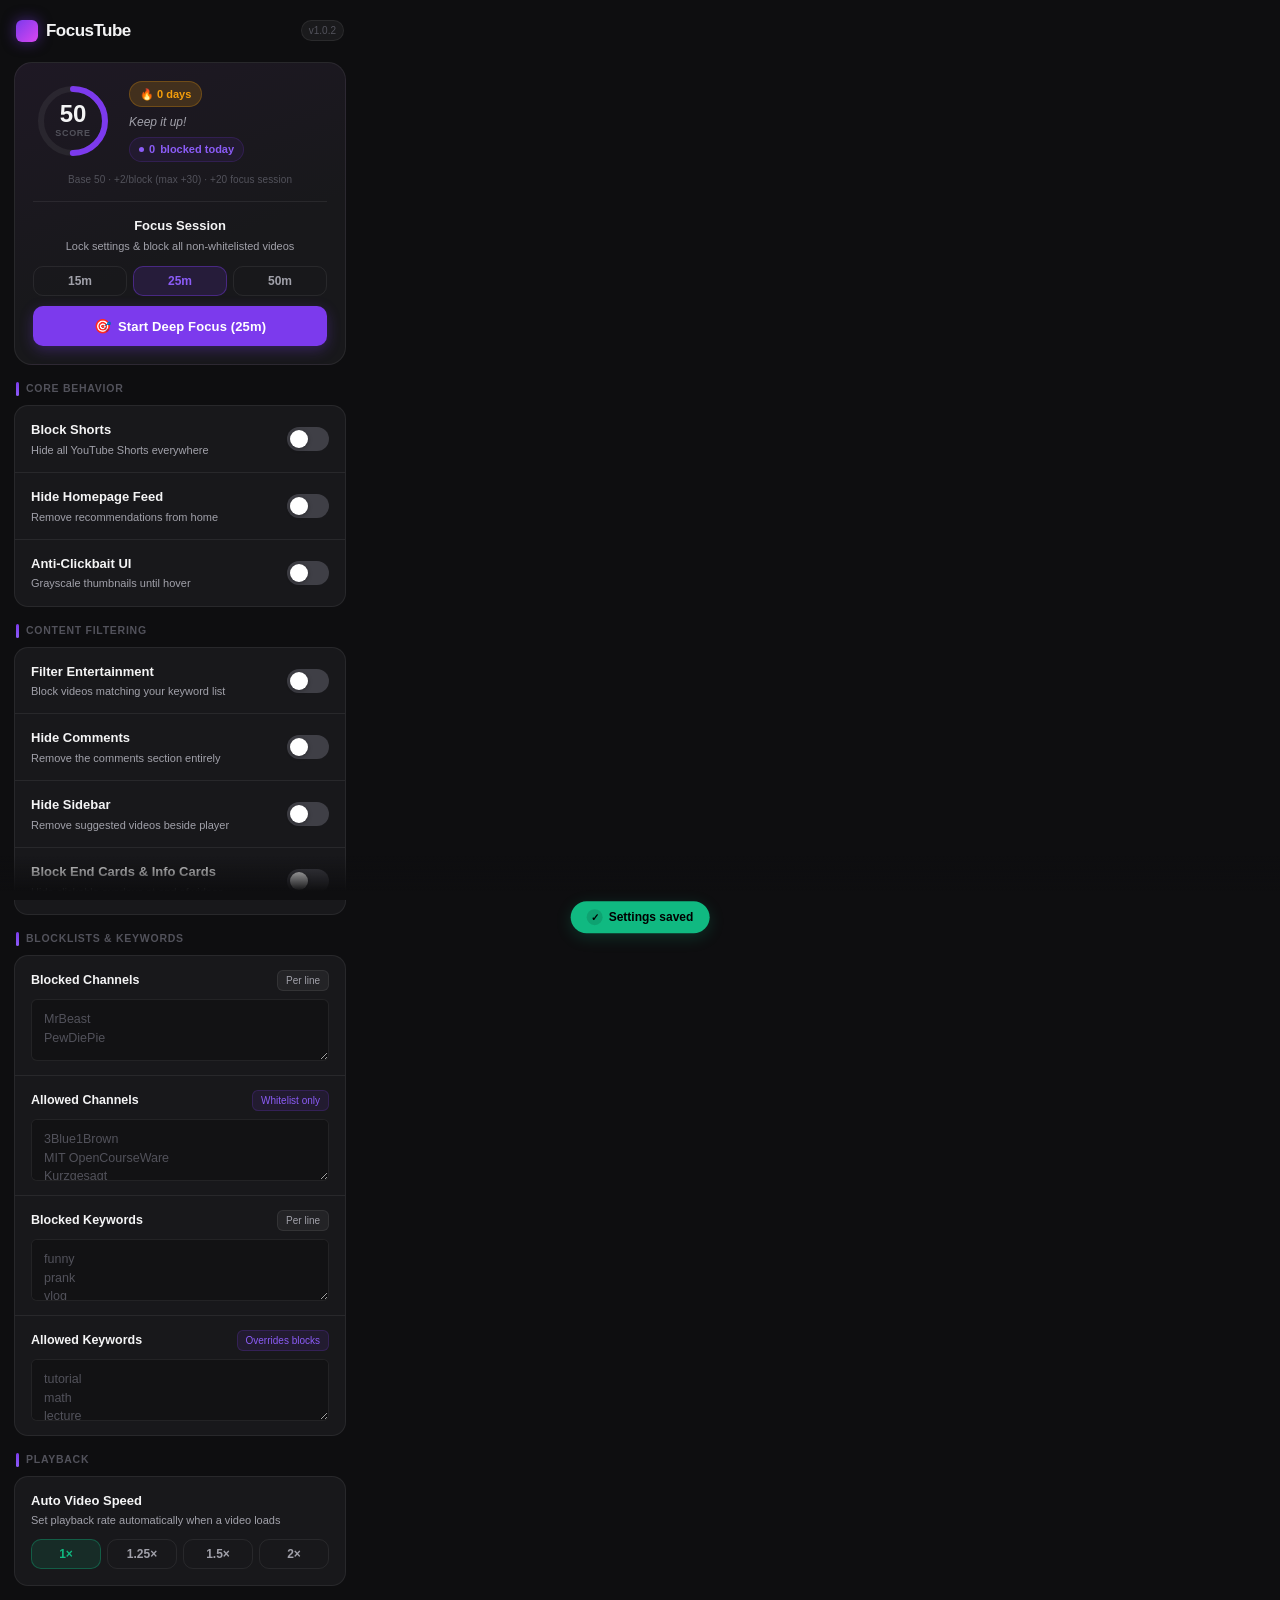
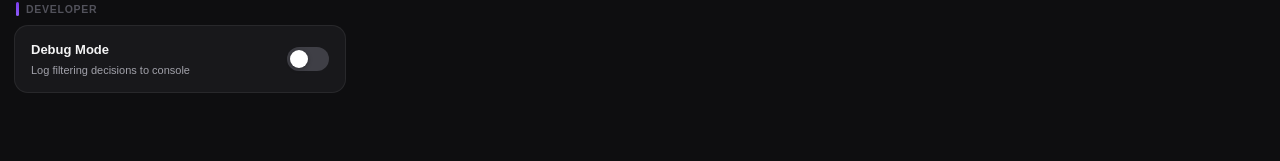
==== popup.html @ 8a8a4b5a "🚀 FocusTube v1.1.0 — initial release" ====
<!DOCTYPE html>
<html lang="en">
<head>
  <meta charset="UTF-8">
  <title>FocusTube – Distraction-Free YouTube</title>
  <meta name="viewport" content="width=device-width, initial-scale=1">
  <link rel="stylesheet" href="popup.css">
</head>
<body>
  <div class="app-container">

    <!-- ── Header ─────────────────────────────── -->
    <header class="header">
      <div class="logo">
        <div class="logo-icon"></div>
        <h1>FocusTube</h1>
      </div>
      <span class="header-version">v1.0.2</span>
    </header>

    <!-- ── Focus Card (Score + Session) ─────── -->
    <section class="card focus-card" id="focusPanel">

      <!-- Score Ring + Stats -->
      <div class="score-section">
        <!-- SVG Circular Ring -->
        <div class="score-ring-wrap">
          <svg class="score-ring" viewBox="0 0 80 80" xmlns="http://www.w3.org/2000/svg">
            <circle class="ring-track" cx="40" cy="40" r="32"/>
            <circle class="ring-fill" id="scoreRing" cx="40" cy="40" r="32"
              stroke-dasharray="201.06" stroke-dashoffset="100.53"/>
          </svg>
          <div class="score-ring-inner">
            <span id="focusScore" class="score-number">50</span>
            <span class="score-label">Score</span>
          </div>
        </div>

        <!-- Right side: streak + message + blocks -->
        <div class="score-meta">
          <span id="streakBadge" class="streak-badge">🔥 0 days</span>
          <span id="scoreMsg" class="score-msg">Keep it up!</span>
          <div id="blocksPill" class="blocks-pill">
            <span class="blocks-dot"></span>
            <span id="blocksCount">0</span> blocked today
          </div>
        </div>
      </div>

      <!-- Score breakdown hint -->
      <div class="score-hint">
        Base 50 · +2/block (max +30) · +20 focus session
      </div>

      <div class="divider"></div>

      <!-- Session Info + Timer -->
      <div class="session-info">
        <div class="session-header-row">
          <span class="session-header">Focus Session</span>
          <span id="sessionActiveBadge" class="session-active-badge" style="display:none">ACTIVE</span>
        </div>
        <div id="focusMessage" class="session-msg">Lock settings &amp; block all non-whitelisted videos</div>
        <div id="focusTimerDisplay" class="focus-timer">25:00</div>
      </div>

      <!-- Duration Picker -->
      <div class="duration-picker" id="durationPicker">
        <button class="dur-btn" data-mins="15">15m</button>
        <button class="dur-btn active" data-mins="25">25m</button>
        <button class="dur-btn" data-mins="50">50m</button>
      </div>

      <button id="startFocusBtn" class="primary-btn">
        <span class="btn-icon">🎯</span> Start Deep Focus (25m)
      </button>
    </section>

    <!-- ── Settings ──────────────────────────── -->
    <div id="settingsContainer">

      <!-- Core Behavior -->
      <div class="section-heading">
        <span class="section-dot"></span>
        <h2 class="section-title">Core Behavior</h2>
      </div>
      <section class="card settings-card">
        <div class="setting-row">
          <div class="setting-info">
            <span class="setting-name">Block Shorts</span>
            <span class="setting-desc">Hide all YouTube Shorts everywhere</span>
          </div>
          <label class="toggle-switch">
            <input type="checkbox" id="blockShorts">
            <span class="toggle-slider"></span>
          </label>
        </div>
        <div class="setting-row">
          <div class="setting-info">
            <span class="setting-name">Hide Homepage Feed</span>
            <span class="setting-desc">Remove recommendations from home</span>
          </div>
          <label class="toggle-switch">
            <input type="checkbox" id="hideHomepage">
            <span class="toggle-slider"></span>
          </label>
        </div>
        <div class="setting-row">
          <div class="setting-info">
            <span class="setting-name">Anti-Clickbait UI</span>
            <span class="setting-desc">Grayscale thumbnails until hover</span>
          </div>
          <label class="toggle-switch">
            <input type="checkbox" id="antiClickbait">
            <span class="toggle-slider"></span>
          </label>
        </div>
      </section>

      <!-- Content Filtering -->
      <div class="section-heading">
        <span class="section-dot"></span>
        <h2 class="section-title">Content Filtering</h2>
      </div>
      <section class="card settings-card">
        <div class="setting-row">
          <div class="setting-info">
            <span class="setting-name">Filter Entertainment</span>
            <span class="setting-desc">Block videos matching your keyword list</span>
          </div>
          <label class="toggle-switch">
            <input type="checkbox" id="filterEntertainment">
            <span class="toggle-slider"></span>
          </label>
        </div>
        <div class="setting-row">
          <div class="setting-info">
            <span class="setting-name">Hide Comments</span>
            <span class="setting-desc">Remove the comments section entirely</span>
          </div>
          <label class="toggle-switch">
            <input type="checkbox" id="hideComments">
            <span class="toggle-slider"></span>
          </label>
        </div>
        <div class="setting-row">
          <div class="setting-info">
            <span class="setting-name">Hide Sidebar</span>
            <span class="setting-desc">Remove suggested videos beside player</span>
          </div>
          <label class="toggle-switch">
            <input type="checkbox" id="hideSidebar">
            <span class="toggle-slider"></span>
          </label>
        </div>
        <div class="setting-row">
          <div class="setting-info">
            <span class="setting-name">Block End Cards &amp; Info Cards</span>
            <span class="setting-desc">Hide clickable overlays at end of videos</span>
          </div>
          <label class="toggle-switch">
            <input type="checkbox" id="blockEndCards">
            <span class="toggle-slider"></span>
          </label>
        </div>
      </section>

      <!-- Blocklists & Keywords -->
      <div class="section-heading">
        <span class="section-dot"></span>
        <h2 class="section-title">Blocklists &amp; Keywords</h2>
      </div>
      <section class="card settings-card advanced-section">
        <div class="input-group">
          <label for="blockedChannels">Blocked Channels <span class="badge">Per line</span></label>
          <textarea id="blockedChannels" placeholder="MrBeast&#10;PewDiePie"></textarea>
        </div>
        <div class="input-group">
          <label for="allowedChannels">Allowed Channels <span class="badge accent-badge">Whitelist only</span></label>
          <textarea id="allowedChannels" placeholder="3Blue1Brown&#10;MIT OpenCourseWare&#10;Kurzgesagt"></textarea>
        </div>
        <div class="input-group">
          <label for="blockedKeywords">Blocked Keywords <span class="badge">Per line</span></label>
          <textarea id="blockedKeywords" placeholder="funny&#10;prank&#10;vlog"></textarea>
        </div>
        <div class="input-group" style="border-bottom:none">
          <label for="allowedKeywords">Allowed Keywords <span class="badge accent-badge">Overrides blocks</span></label>
          <textarea id="allowedKeywords" placeholder="tutorial&#10;math&#10;lecture"></textarea>
        </div>
      </section>

      <!-- Playback -->
      <div class="section-heading">
        <span class="section-dot"></span>
        <h2 class="section-title">Playback</h2>
      </div>
      <section class="card settings-card">
        <div class="setting-row" style="border-bottom:none; flex-direction:column; align-items:flex-start; gap:10px; padding-bottom:16px">
          <div class="setting-info" style="padding-right:0">
            <span class="setting-name">Auto Video Speed</span>
            <span class="setting-desc">Set playback rate automatically when a video loads</span>
          </div>
          <div class="speed-picker" id="speedPicker">
            <button class="speed-btn active" data-speed="1">1&times;</button>
            <button class="speed-btn" data-speed="1.25">1.25&times;</button>
            <button class="speed-btn" data-speed="1.5">1.5&times;</button>
            <button class="speed-btn" data-speed="2">2&times;</button>
          </div>
        </div>
      </section>

      <!-- Developer -->
      <div class="section-heading">
        <span class="section-dot"></span>
        <h2 class="section-title">Developer</h2>
      </div>
      <section class="card settings-card">
        <div class="setting-row" style="border-bottom:none">
          <div class="setting-info">
            <span class="setting-name">Debug Mode</span>
            <span class="setting-desc">Log filtering decisions to console</span>
          </div>
          <label class="toggle-switch">
            <input type="checkbox" id="debugMode">
            <span class="toggle-slider"></span>
          </label>
        </div>
      </section>

    </div><!-- /settingsContainer -->

    <!-- Scroll fade -->
    <div class="scroll-fade"></div>
  </div><!-- /app-container -->

  <!-- Settings saved toast -->
  <div class="status-msg" id="statusMsg">
    <div class="status-icon">✓</div>
    <span>Settings saved</span>
  </div>

  <script src="popup.js"></script>
</body>
</html>
---- popup.css ----
/* ─────────────────────────────────────────────
   FocusTube v1.0.2 — Premium Popup Stylesheet
   ───────────────────────────────────────────── */

:root {
  --bg-base:        #0e0e10;
  --bg-card:        #18181b;
  --bg-card-hover:  #202024;
  --bg-input:       #121214;

  --border-light:   rgba(255, 255, 255, 0.07);
  --border-focus:   rgba(124, 58, 237, 0.55);

  --text-primary:   #f4f4f5;
  --text-secondary: #a1a1aa;
  --text-tertiary:  #52525b;

  --accent:         #7c3aed;
  --accent-light:   #8b5cf6;
  --accent-glow:    rgba(124, 58, 237, 0.25);

  --success:        #10b981;
  --success-glow:   rgba(16, 185, 129, 0.2);
  --warning:        #f59e0b;
  --warning-glow:   rgba(245, 158, 11, 0.18);
  --danger:         #ef4444;
  --danger-glow:    rgba(239, 68, 68, 0.2);

  --font-stack:     -apple-system, BlinkMacSystemFont, "Segoe UI", Roboto, "Helvetica Neue", Arial, sans-serif;
  --radius-sm:      6px;
  --radius-md:      10px;
  --radius-lg:      14px;
  --radius-xl:      18px;
  --ease:           cubic-bezier(0.4, 0, 0.2, 1);
  --transition:     0.2s var(--ease);
}

/* ── Reset ──────────────────────────────────── */
*, *::before, *::after { box-sizing: border-box; margin: 0; padding: 0; }

body {
  width: 360px;
  max-height: 600px;
  background: var(--bg-base);
  color: var(--text-primary);
  font-family: var(--font-stack);
  font-size: 13px;
  line-height: 1.5;
  overflow-y: auto;
  overflow-x: hidden;
  -webkit-font-smoothing: antialiased;
}

/* Custom Scrollbar */
::-webkit-scrollbar { width: 4px; }
::-webkit-scrollbar-track { background: transparent; }
::-webkit-scrollbar-thumb { background: #3f3f46; border-radius: 99px; }
::-webkit-scrollbar-thumb:hover { background: #52525b; }

/* ── Layout ─────────────────────────────────── */
.app-container {
  padding: 14px 14px 48px;
  display: flex;
  flex-direction: column;
  gap: 14px;
}

/* ── Header ─────────────────────────────────── */
.header {
  display: flex;
  align-items: center;
  justify-content: space-between;
  padding: 4px 2px;
}

.logo {
  display: flex;
  align-items: center;
  gap: 8px;
}

.logo-icon {
  width: 22px;
  height: 22px;
  background: linear-gradient(135deg, var(--accent), #d946ef);
  border-radius: 6px;
  box-shadow: 0 0 14px rgba(124, 58, 237, 0.5);
  flex-shrink: 0;
}

.logo h1 {
  font-size: 17px;
  font-weight: 700;
  letter-spacing: -0.03em;
  color: var(--text-primary);
}

.header-version {
  font-size: 10px;
  font-weight: 500;
  color: var(--text-tertiary);
  background: rgba(255,255,255,0.05);
  padding: 2px 7px;
  border-radius: 99px;
  border: 1px solid var(--border-light);
}

/* ── Cards ──────────────────────────────────── */
.card {
  background: var(--bg-card);
  border: 1px solid var(--border-light);
  border-radius: var(--radius-xl);
  overflow: hidden;
}

.divider {
  height: 1px;
  background: var(--border-light);
  margin: 14px 0;
}

/* ── Focus Card ─────────────────────────────── */
.focus-card {
  padding: 18px;
  background: linear-gradient(160deg, #1e1824 0%, var(--bg-card) 60%);
  position: relative;
  transition: border-color 0.4s, box-shadow 0.4s;
}

.focus-card.active {
  border-color: rgba(124, 58, 237, 0.5);
  box-shadow: 0 0 28px var(--accent-glow), inset 0 0 40px rgba(124, 58, 237, 0.04);
}

/* ── Score Section ──────────────────────────── */
.score-section {
  display: flex;
  align-items: center;
  gap: 16px;
}

/* SVG Ring */
.score-ring-wrap {
  position: relative;
  width: 80px;
  height: 80px;
  flex-shrink: 0;
}

.score-ring {
  width: 80px;
  height: 80px;
  transform: rotate(-90deg);
}

.ring-track {
  fill: none;
  stroke: rgba(255, 255, 255, 0.06);
  stroke-width: 6;
}

.ring-fill {
  fill: none;
  stroke: var(--accent);
  stroke-width: 6;
  stroke-linecap: round;
  transition: stroke-dashoffset 0.8s var(--ease), stroke 0.4s;
}

.ring-fill.high { stroke: var(--success); }
.ring-fill.med  { stroke: var(--warning); }
.ring-fill.low  { stroke: var(--danger);  }

.score-ring-inner {
  position: absolute;
  inset: 0;
  display: flex;
  flex-direction: column;
  align-items: center;
  justify-content: center;
  gap: 1px;
}

.score-number {
  font-size: 24px;
  font-weight: 800;
  line-height: 1;
  font-variant-numeric: tabular-nums;
  color: var(--text-primary);
  transition: color 0.4s;
}

.score-number.high { color: var(--success); }
.score-number.med  { color: var(--warning); }
.score-number.low  { color: var(--danger);  }

.score-label {
  font-size: 9px;
  font-weight: 600;
  text-transform: uppercase;
  letter-spacing: 0.08em;
  color: var(--text-tertiary);
}

/* Score Meta (right side) */
.score-meta {
  display: flex;
  flex-direction: column;
  gap: 6px;
  flex: 1;
  min-width: 0;
}

.streak-badge {
  display: inline-flex;
  align-items: center;
  gap: 4px;
  background: var(--warning-glow);
  color: var(--warning);
  padding: 4px 10px;
  border-radius: 99px;
  font-size: 11px;
  font-weight: 700;
  border: 1px solid rgba(245, 158, 11, 0.25);
  width: fit-content;
}

.score-msg {
  font-size: 12px;
  color: var(--text-secondary);
  font-style: italic;
  white-space: nowrap;
  overflow: hidden;
  text-overflow: ellipsis;
}

.blocks-pill {
  display: inline-flex;
  align-items: center;
  gap: 5px;
  background: rgba(124, 58, 237, 0.08);
  border: 1px solid rgba(124, 58, 237, 0.18);
  color: var(--accent-light);
  padding: 3px 9px;
  border-radius: 99px;
  font-size: 11px;
  font-weight: 600;
  width: fit-content;
}

.blocks-dot {
  width: 5px;
  height: 5px;
  border-radius: 50%;
  background: var(--accent-light);
  flex-shrink: 0;
}

/* Score hint */
.score-hint {
  margin-top: 10px;
  font-size: 10px;
  color: var(--text-tertiary);
  text-align: center;
  letter-spacing: 0.01em;
}

/* ── Session Section ────────────────────────── */
.session-info {
  margin-bottom: 12px;
  text-align: center;
}

.session-header-row {
  display: flex;
  align-items: center;
  justify-content: center;
  gap: 8px;
  margin-bottom: 4px;
}

.session-header {
  font-size: 13px;
  font-weight: 600;
  color: var(--text-primary);
}

.session-active-badge {
  font-size: 9px;
  font-weight: 700;
  letter-spacing: 0.08em;
  color: var(--accent-light);
  background: var(--accent-glow);
  border: 1px solid rgba(124, 58, 237, 0.3);
  padding: 2px 7px;
  border-radius: 99px;
  animation: pulse-badge 2s ease-in-out infinite;
}

@keyframes pulse-badge {
  0%, 100% { opacity: 1; }
  50%       { opacity: 0.5; }
}

.session-msg {
  font-size: 11px;
  color: var(--text-secondary);
  line-height: 1.4;
}

.focus-timer {
  font-size: 36px;
  font-weight: 800;
  color: var(--accent-light);
  margin-top: 8px;
  font-variant-numeric: tabular-nums;
  display: none;
  letter-spacing: -0.02em;
  text-shadow: 0 0 24px var(--accent-glow);
}

/* ── Duration Picker ────────────────────────── */
.duration-picker {
  display: flex;
  gap: 6px;
  margin-bottom: 10px;
}

.dur-btn {
  flex: 1;
  padding: 7px 0;
  border-radius: var(--radius-md);
  border: 1px solid var(--border-light);
  background: transparent;
  color: var(--text-secondary);
  font-family: var(--font-stack);
  font-size: 12px;
  font-weight: 600;
  cursor: pointer;
  transition: all var(--transition);
}

.dur-btn:hover {
  background: rgba(255,255,255,0.04);
  color: var(--text-primary);
}

.dur-btn.active {
  background: rgba(124, 58, 237, 0.15);
  border-color: rgba(124, 58, 237, 0.4);
  color: var(--accent-light);
}

/* ── Speed Picker (reuses dur-btn style) ────── */
.speed-picker {
  display: flex;
  gap: 6px;
  width: 100%;
}

.speed-btn {
  flex: 1;
  padding: 7px 0;
  border-radius: var(--radius-md);
  border: 1px solid var(--border-light);
  background: transparent;
  color: var(--text-secondary);
  font-family: var(--font-stack);
  font-size: 12px;
  font-weight: 600;
  cursor: pointer;
  transition: all var(--transition);
}

.speed-btn:hover {
  background: rgba(255,255,255,0.04);
  color: var(--text-primary);
}

.speed-btn.active {
  background: rgba(16, 185, 129, 0.12);
  border-color: rgba(16, 185, 129, 0.35);
  color: var(--success);
}


/* ── Primary Button ─────────────────────────── */
.primary-btn {
  width: 100%;
  display: flex;
  align-items: center;
  justify-content: center;
  gap: 7px;
  background: var(--accent);
  color: #fff;
  border: none;
  padding: 12px 16px;
  border-radius: var(--radius-md);
  font-family: var(--font-stack);
  font-size: 13px;
  font-weight: 600;
  letter-spacing: 0.01em;
  cursor: pointer;
  transition: background var(--transition), transform var(--transition), box-shadow var(--transition);
  box-shadow: 0 4px 14px rgba(124, 58, 237, 0.3);
}

.primary-btn:hover:not(:disabled) {
  background: var(--accent-light);
  box-shadow: 0 6px 20px rgba(124, 58, 237, 0.45);
}

.primary-btn:active:not(:disabled) {
  transform: scale(0.98);
}

.primary-btn:disabled {
  opacity: 0.6;
  cursor: not-allowed;
}

.btn-icon { font-size: 14px; }

/* ── Section Headings ───────────────────────── */
.section-heading {
  display: flex;
  align-items: center;
  gap: 7px;
  margin-top: 2px;
  margin-bottom: -6px;
  padding-left: 2px;
}

.section-dot {
  width: 3px;
  height: 14px;
  border-radius: 99px;
  background: linear-gradient(180deg, var(--accent), var(--accent-light));
  flex-shrink: 0;
}

.section-title {
  font-size: 10.5px;
  font-weight: 700;
  text-transform: uppercase;
  letter-spacing: 0.07em;
  color: var(--text-tertiary);
}

/* ── Settings Rows ──────────────────────────── */
#settingsContainer {
  display: flex;
  flex-direction: column;
  gap: 14px;
  padding-bottom: 20px;
}

#settingsContainer.disabled {
  opacity: 0.38;
  pointer-events: none;
  filter: grayscale(0.6);
  transition: opacity 0.3s, filter 0.3s;
}

.settings-card { border-radius: var(--radius-lg); }

.setting-row {
  display: flex;
  justify-content: space-between;
  align-items: center;
  padding: 14px 16px;
  border-bottom: 1px solid var(--border-light);
  transition: background var(--transition);
  min-height: 60px;
}

.setting-row:last-child { border-bottom: none; }
.setting-row:hover { background: var(--bg-card-hover); }

.setting-info {
  display: flex;
  flex-direction: column;
  gap: 3px;
  flex: 1;
  padding-right: 14px;
}

.setting-name {
  font-size: 13px;
  font-weight: 600;
  color: var(--text-primary);
}

.setting-desc {
  font-size: 11px;
  color: var(--text-secondary);
  line-height: 1.4;
}

/* ── Toggle Switch ──────────────────────────── */
.toggle-switch {
  position: relative;
  display: inline-block;
  width: 42px;
  height: 24px;
  flex-shrink: 0;
}

.toggle-switch input {
  opacity: 0;
  width: 0;
  height: 0;
}

.toggle-slider {
  position: absolute;
  inset: 0;
  background: #3f3f46;
  border-radius: 24px;
  cursor: pointer;
  transition: background var(--transition);
}

.toggle-slider::before {
  content: "";
  position: absolute;
  height: 18px;
  width: 18px;
  left: 3px;
  top: 3px;
  background: #fff;
  border-radius: 50%;
  transition: transform var(--transition);
  box-shadow: 0 1px 4px rgba(0,0,0,0.35);
}

input:checked + .toggle-slider { background: var(--accent); }
input:checked + .toggle-slider::before { transform: translateX(18px); }

/* ── Inputs & Textareas ─────────────────────── */
.advanced-section { padding: 0; }

.input-group {
  display: flex;
  flex-direction: column;
  gap: 8px;
  padding: 14px 16px;
  border-bottom: 1px solid var(--border-light);
}

.input-group label {
  font-size: 12.5px;
  font-weight: 600;
  color: var(--text-primary);
  display: flex;
  justify-content: space-between;
  align-items: center;
}

.badge {
  background: rgba(255,255,255,0.05);
  padding: 2px 8px;
  border-radius: var(--radius-sm);
  font-size: 10px;
  font-weight: 500;
  color: var(--text-secondary);
  border: 1px solid var(--border-light);
}

.accent-badge {
  background: rgba(124, 58, 237, 0.1);
  color: var(--accent-light);
  border-color: rgba(124, 58, 237, 0.2);
}

textarea {
  width: 100%;
  background: var(--bg-input);
  border: 1px solid var(--border-light);
  border-radius: var(--radius-sm);
  color: var(--text-primary);
  padding: 10px 12px;
  font-family: var(--font-stack);
  font-size: 12.5px;
  line-height: 1.5;
  height: 62px;
  resize: vertical;
  transition: border-color var(--transition), box-shadow var(--transition);
}

textarea:focus {
  outline: none;
  border-color: var(--border-focus);
  box-shadow: 0 0 0 2px rgba(124, 58, 237, 0.12);
}

textarea::placeholder { color: var(--text-tertiary); }

/* ── Scroll Fade ────────────────────────────── */
.scroll-fade {
  position: fixed;
  bottom: 0;
  left: 0;
  width: 100%;
  height: 44px;
  background: linear-gradient(to top, var(--bg-base) 20%, transparent 100%);
  pointer-events: none;
  z-index: 50;
}

/* ── Status Toast ───────────────────────────── */
.status-msg {
  position: fixed;
  bottom: 18px;
  left: 50%;
  transform: translateX(-50%) translateY(160%);
  background: var(--success);
  color: #000;
  padding: 7px 16px;
  border-radius: 99px;
  font-size: 12px;
  font-weight: 600;
  display: flex;
  align-items: center;
  gap: 6px;
  box-shadow: 0 4px 16px var(--success-glow);
  transition: transform 0.4s cubic-bezier(0.34, 1.56, 0.64, 1);
  z-index: 100;
  white-space: nowrap;
}

.status-msg.show { transform: translateX(-50%) translateY(0); }

.status-icon {
  background: rgba(0,0,0,0.12);
  border-radius: 50%;
  width: 16px;
  height: 16px;
  display: flex;
  align-items: center;
  justify-content: center;
  font-size: 10px;
}
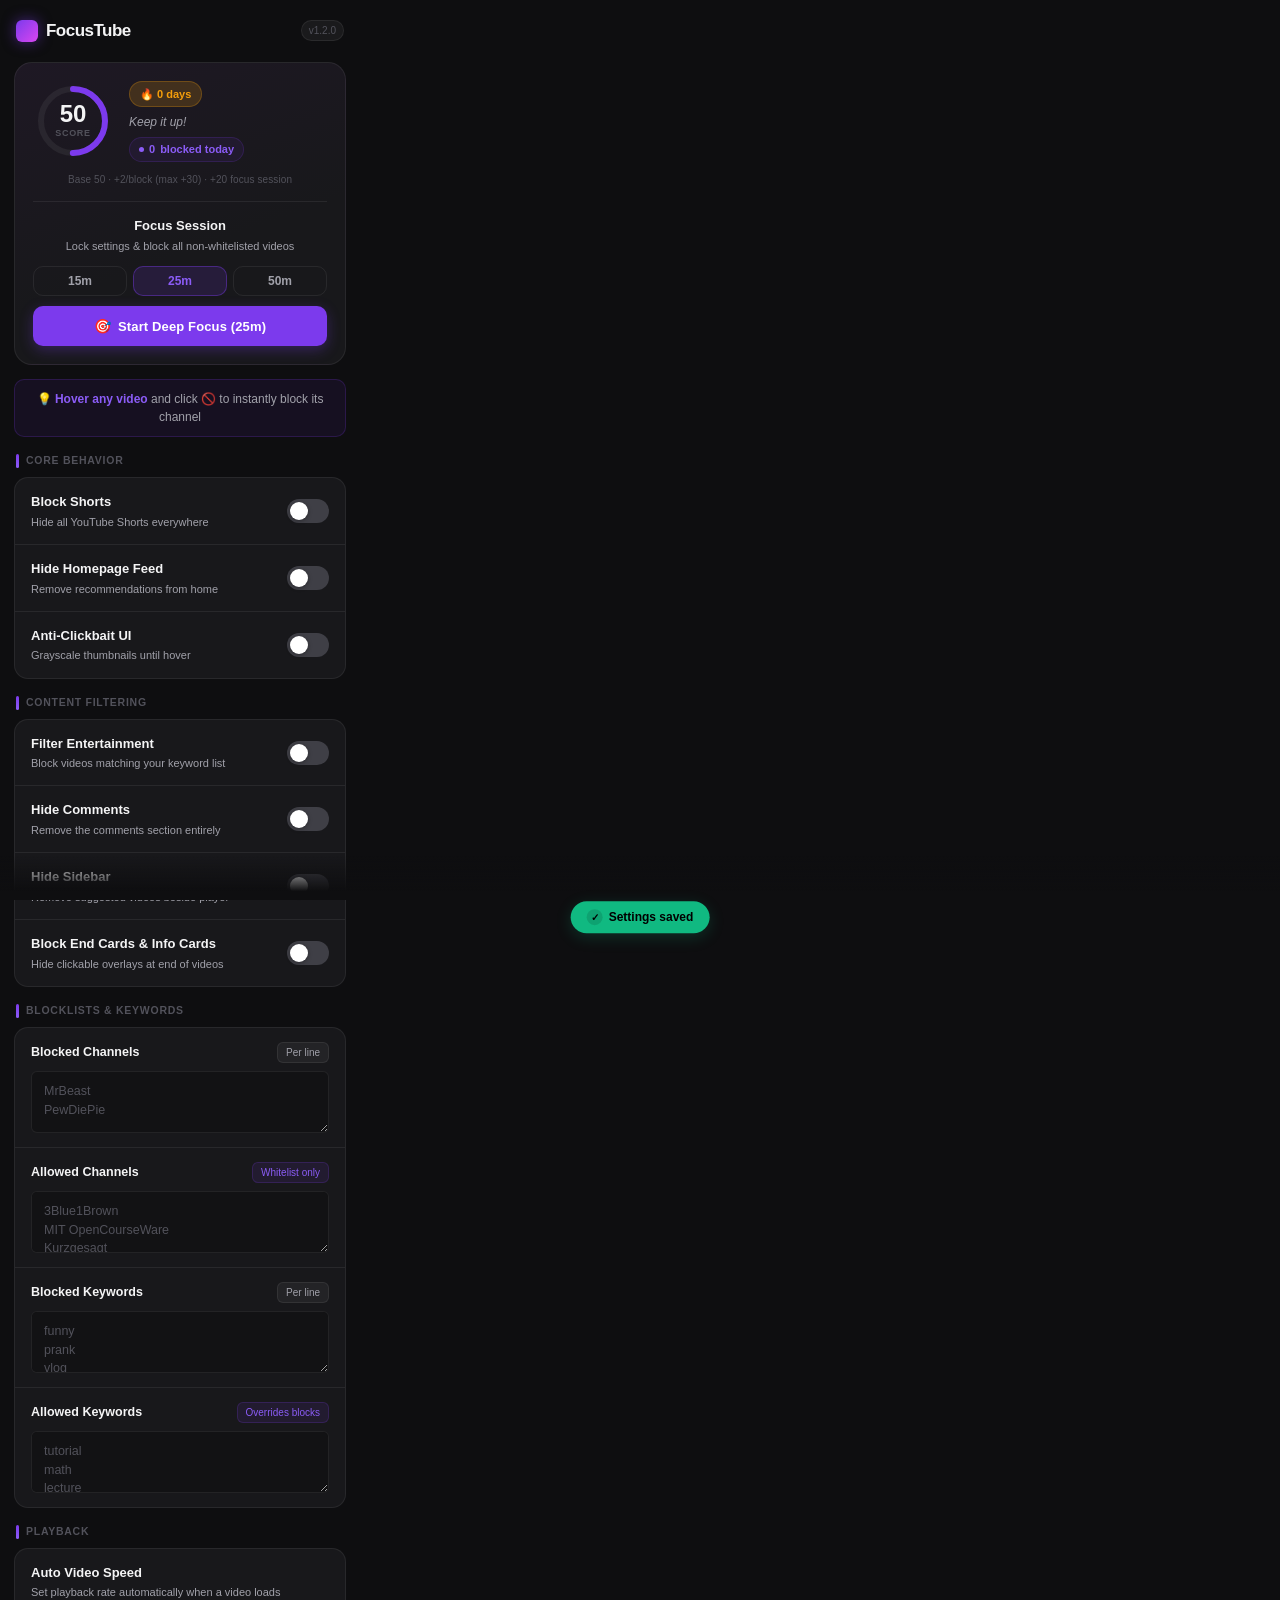
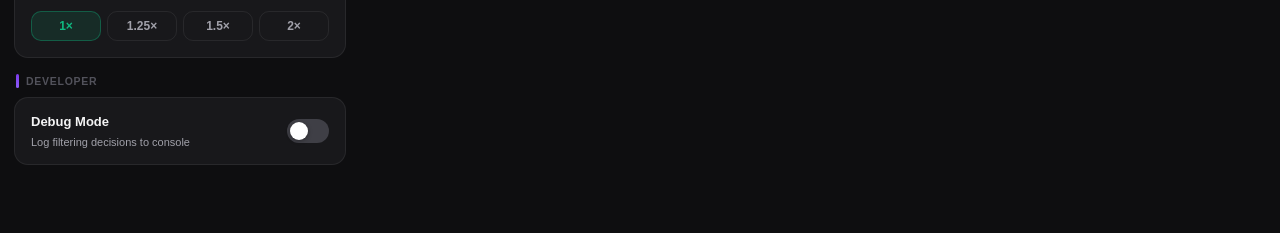
==== commit 77866ce3: "feat: v1.2.0 — Quick Block chips, onboarding, public release polish - Add Quick Channel Block (hover" ====
--- a/popup.html
+++ b/popup.html
@@ -7,6 +7,19 @@
   <link rel="stylesheet" href="popup.css">
 </head>
 <body>
+
+  <!-- ── First-Run Welcome Banner ───────────────────── -->
+  <div id="welcomeBanner" class="welcome-banner" style="display:none">
+    <div class="welcome-content">
+      <div class="welcome-icon">🎯</div>
+      <div class="welcome-text">
+        <strong>Welcome to FocusTube!</strong>
+        <span>Hover any video → click 🚫 to instantly block a channel.</span>
+        <span>Use keyword lists to filter content. Start a Focus Session to lock in.</span>
+      </div>
+    </div>
+    <button id="welcomeDismiss" class="welcome-dismiss">Got it ✓</button>
+  </div>
   <div class="app-container">
 
     <!-- ── Header ─────────────────────────────── -->
@@ -15,7 +28,7 @@
         <div class="logo-icon"></div>
         <h1>FocusTube</h1>
       </div>
-      <span class="header-version">v1.0.2</span>
+      <span class="header-version">v1.2.0</span>
     </header>
 
     <!-- ── Focus Card (Score + Session) ─────── -->
@@ -76,6 +89,11 @@
       </button>
     </section>
 
+    <!-- ── Hover Hint ───────────────────────────────── -->
+    <div class="hover-hint">
+      💡 <strong>Hover any video</strong> and click 🚫 to instantly block its channel
+    </div>
+
     <!-- ── Settings ──────────────────────────── -->
     <div id="settingsContainer">
 
@@ -174,6 +192,8 @@
         <div class="input-group">
           <label for="blockedChannels">Blocked Channels <span class="badge">Per line</span></label>
           <textarea id="blockedChannels" placeholder="MrBeast&#10;PewDiePie"></textarea>
+          <!-- Removable chips injected here by popup.js -->
+          <div id="blockedChips" class="ft-chips" style="display:none"></div>
         </div>
         <div class="input-group">
           <label for="allowedChannels">Allowed Channels <span class="badge accent-badge">Whitelist only</span></label>
--- a/popup.css
+++ b/popup.css
@@ -1,5 +1,5 @@
 /* ─────────────────────────────────────────────
-   FocusTube v1.0.2 — Premium Popup Stylesheet
+   FocusTube v1.2.0 — Premium Popup Stylesheet
    ───────────────────────────────────────────── */
 
 :root {
@@ -641,3 +641,125 @@
   justify-content: center;
   font-size: 10px;
 }
+
+/* ── Hover Hint ──────────────────────────────────────── */
+.hover-hint {
+  background: rgba(124, 58, 237, 0.08);
+  border: 1px solid rgba(124, 58, 237, 0.2);
+  border-radius: var(--radius-md);
+  padding: 10px 14px;
+  font-size: 12px;
+  color: var(--text-secondary);
+  line-height: 1.5;
+  text-align: center;
+}
+
+.hover-hint strong {
+  color: var(--accent-light);
+}
+
+/* ── Blocked Channel Chips ───────────────────────────── */
+.ft-chips {
+  display: flex;
+  flex-wrap: wrap;
+  gap: 6px;
+  margin-top: 2px;
+}
+
+.ft-chip {
+  display: inline-flex;
+  align-items: center;
+  gap: 5px;
+  background: rgba(239, 68, 68, 0.1);
+  border: 1px solid rgba(239, 68, 68, 0.25);
+  color: #fca5a5;
+  padding: 3px 8px 3px 10px;
+  border-radius: 99px;
+  font-size: 11px;
+  font-weight: 500;
+  max-width: 100%;
+  overflow: hidden;
+  text-overflow: ellipsis;
+  white-space: nowrap;
+}
+
+.ft-chip-remove {
+  background: none;
+  border: none;
+  color: rgba(252, 165, 165, 0.6);
+  cursor: pointer;
+  font-size: 10px;
+  padding: 0;
+  line-height: 1;
+  flex-shrink: 0;
+  transition: color var(--transition);
+  font-family: var(--font-stack);
+}
+
+.ft-chip-remove:hover {
+  color: #ef4444;
+}
+
+/* ── Welcome Banner ───────────────────────────────────── */
+.welcome-banner {
+  background: linear-gradient(135deg, rgba(124,58,237,0.18) 0%, rgba(16,185,129,0.08) 100%);
+  border-bottom: 1px solid rgba(124, 58, 237, 0.25);
+  padding: 14px 14px 12px;
+  display: flex;
+  flex-direction: column;
+  gap: 10px;
+  animation: slideDown 0.4s cubic-bezier(0.34,1.56,0.64,1);
+}
+
+@keyframes slideDown {
+  from { transform: translateY(-100%); opacity: 0; }
+  to   { transform: translateY(0);     opacity: 1; }
+}
+
+.welcome-content {
+  display: flex;
+  gap: 12px;
+  align-items: flex-start;
+}
+
+.welcome-icon {
+  font-size: 28px;
+  flex-shrink: 0;
+  line-height: 1;
+}
+
+.welcome-text {
+  display: flex;
+  flex-direction: column;
+  gap: 3px;
+}
+
+.welcome-text strong {
+  font-size: 13px;
+  font-weight: 700;
+  color: var(--text-primary);
+}
+
+.welcome-text span {
+  font-size: 11px;
+  color: var(--text-secondary);
+  line-height: 1.4;
+}
+
+.welcome-dismiss {
+  align-self: flex-end;
+  background: var(--accent);
+  color: #fff;
+  border: none;
+  padding: 7px 16px;
+  border-radius: var(--radius-md);
+  font-size: 12px;
+  font-weight: 600;
+  cursor: pointer;
+  font-family: var(--font-stack);
+  transition: background var(--transition);
+}
+
+.welcome-dismiss:hover {
+  background: var(--accent-light);
+}
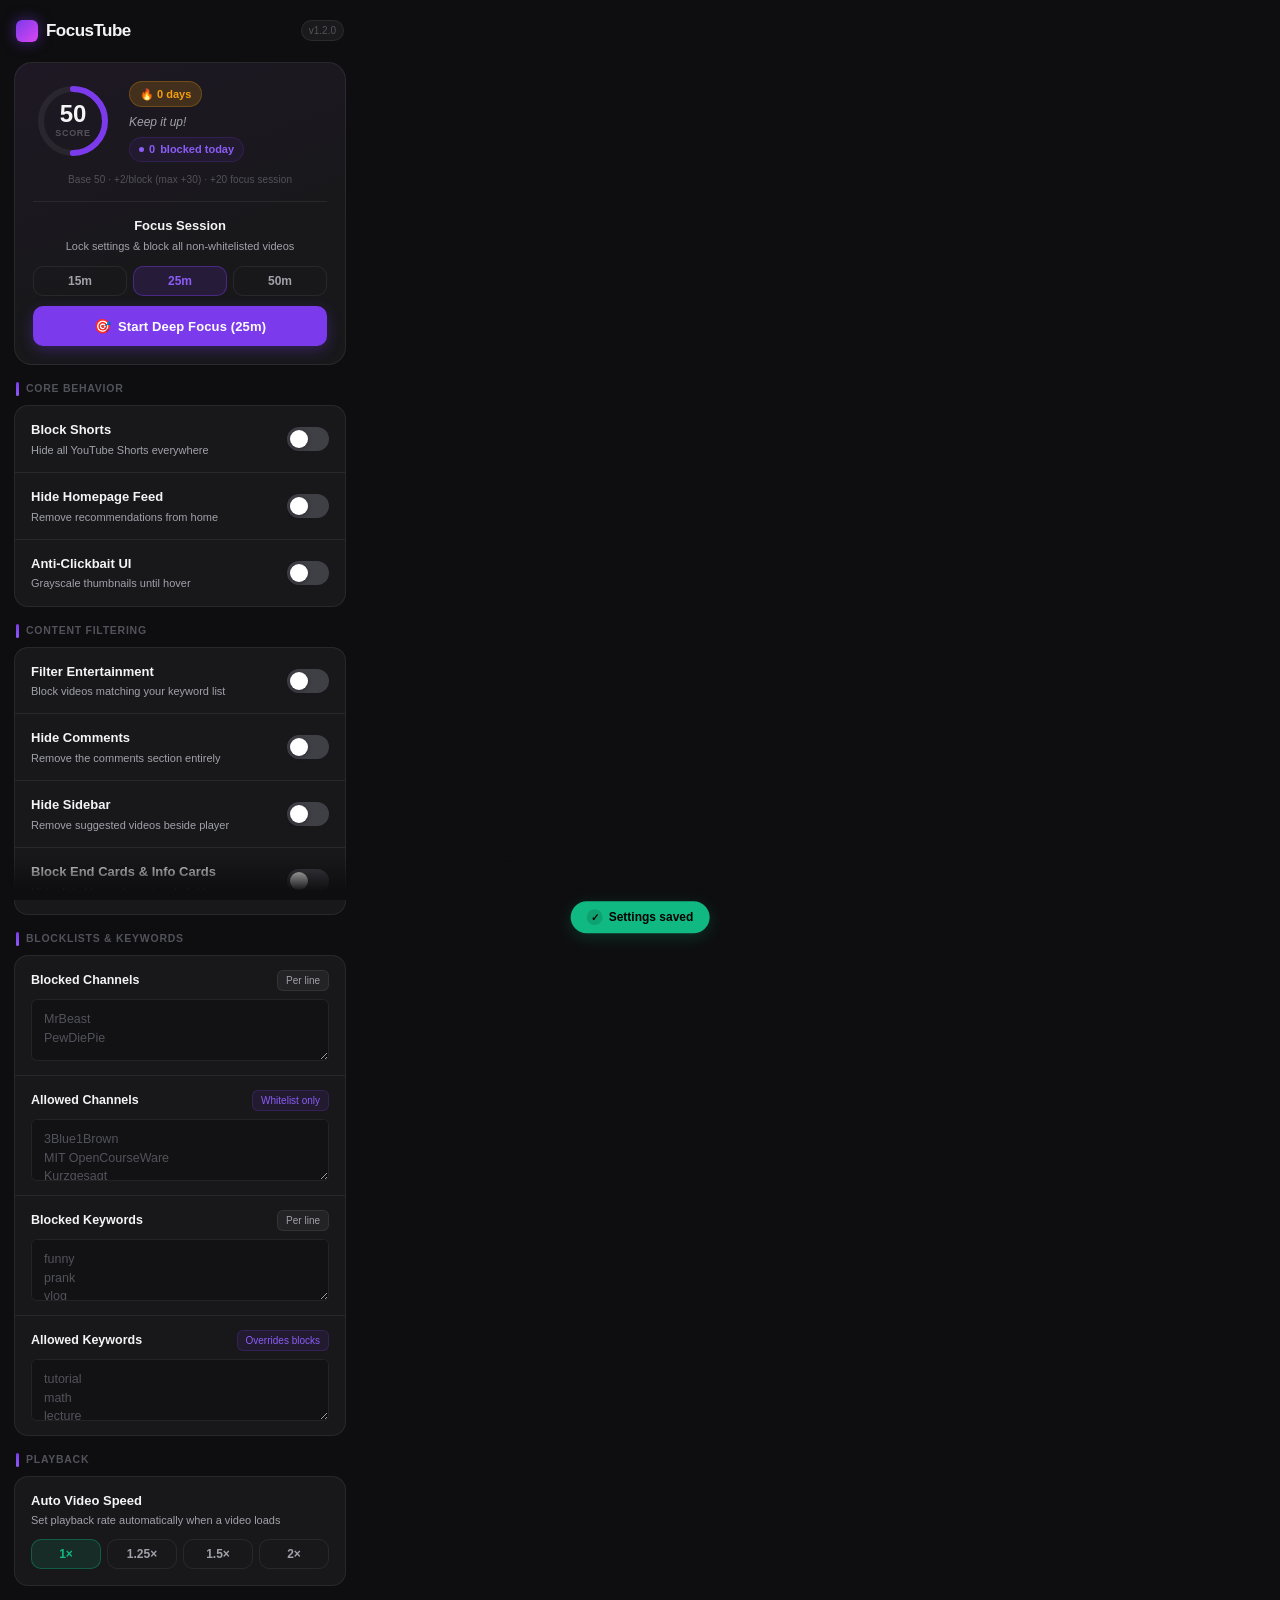
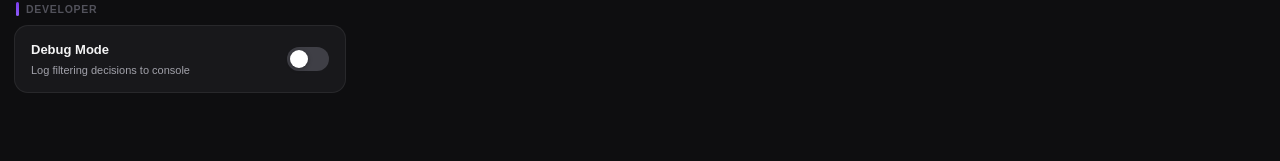
==== commit 39453283: "feat: v1.2.1 — remove Quick Block hover button, fix Video Lock, clean popup - Remove hover-on-thumbn" ====
--- a/popup.html
+++ b/popup.html
@@ -89,11 +89,6 @@
       </button>
     </section>
 
-    <!-- ── Hover Hint ───────────────────────────────── -->
-    <div class="hover-hint">
-      💡 <strong>Hover any video</strong> and click 🚫 to instantly block its channel
-    </div>
-
     <!-- ── Settings ──────────────────────────── -->
     <div id="settingsContainer">
 
